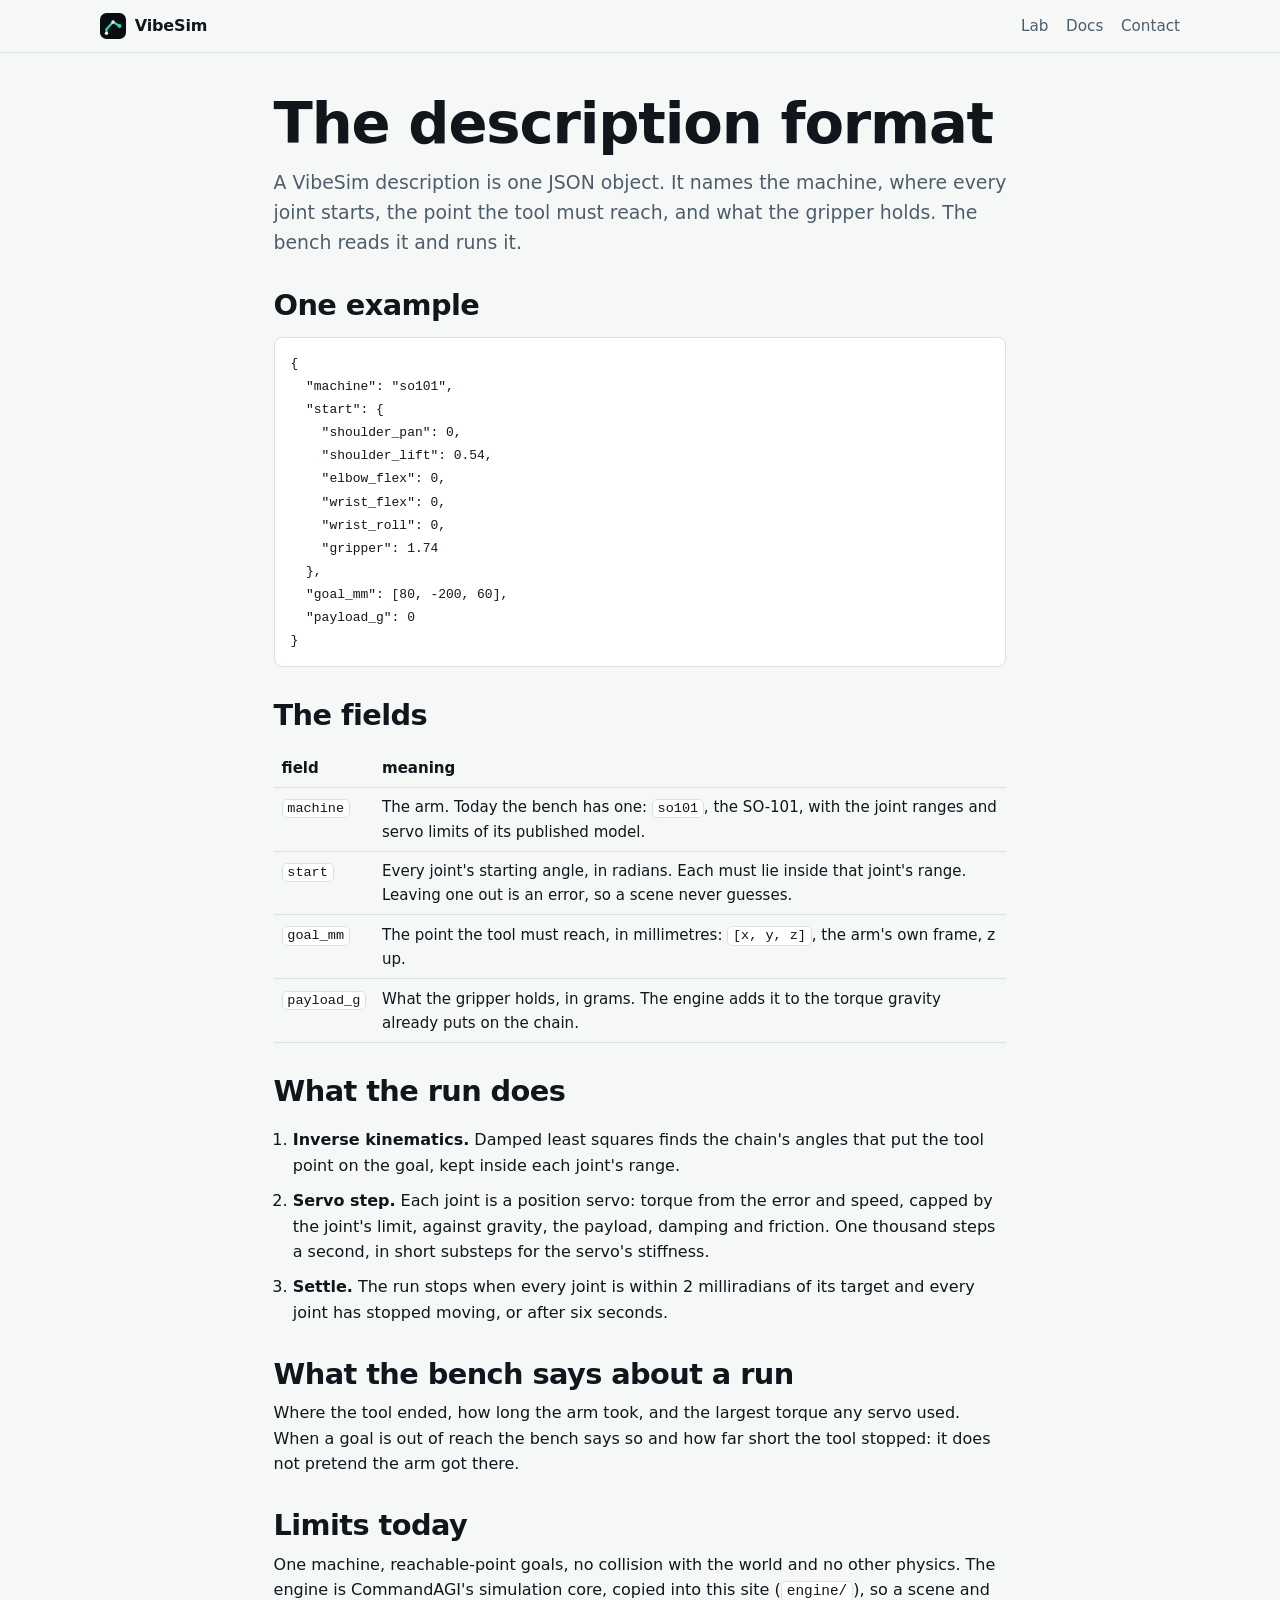
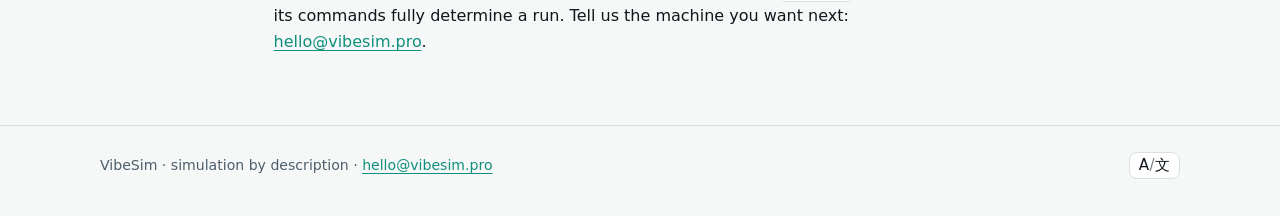
==== docs/index.html @ e6698fac "The site of vibesim, from CommandAGI's seed (seed/drive/platform/org-vibesim/sites/vibesim) Co-Autho" ====
<!doctype html>
<html lang="en">
<head>
<meta charset="utf-8" />
<meta name="viewport" content="width=device-width, initial-scale=1" />
<title>VibeSim — the description format</title>
<meta name="description" content="The VibeSim description: the machine, its start pose, the tool point to reach and the payload. One JSON object, run in the browser." />
<meta name="theme-color" content="#0a0d10" />
<link rel="canonical" href="https://vibesim.commandagi.app/docs/" />
<link rel="alternate" hreflang="en" href="https://vibesim.commandagi.app/docs/" />
<link rel="alternate" hreflang="es" href="https://vibesim.commandagi.app/es/docs/" />
<link rel="alternate" hreflang="zh-Hans" href="https://vibesim.commandagi.app/zh-Hans/docs/" />
<link rel="icon" href="../mark.svg" type="image/svg+xml" />
<link rel="stylesheet" href="../style.css" />
</head>
<body>
<a class="skip" href="#doc">Skip to the document</a>
<header class="bar">
  <a class="brand" href="../"><img class="brand__mark" src="../mark.svg" alt="" width="26" height="26" /><span class="brand__word">VibeSim</span></a>
  <nav class="bar__nav" aria-label="Main">
    <a href="../#lab">Lab</a>
    <a href="./">Docs</a>
    <a href="../#contact">Contact</a>
  </nav>
</header>

<main class="wrap doc" id="doc">
  <h1>The description format</h1>
  <p class="lede">A VibeSim description is one JSON object. It names the machine, where every joint starts, the point the tool must reach, and what the gripper holds. The bench reads it and runs it.</p>

  <h2>One example</h2>
<pre><code>{
  "machine": "so101",
  "start": {
    "shoulder_pan": 0,
    "shoulder_lift": 0.54,
    "elbow_flex": 0,
    "wrist_flex": 0,
    "wrist_roll": 0,
    "gripper": 1.74
  },
  "goal_mm": [80, -200, 60],
  "payload_g": 0
}</code></pre>

  <h2>The fields</h2>
  <table>
    <thead><tr><th>field</th><th>meaning</th></tr></thead>
    <tbody>
      <tr><td><code>machine</code></td><td>The arm. Today the bench has one: <code>so101</code>, the SO-101, with the joint ranges and servo limits of its published model.</td></tr>
      <tr><td><code>start</code></td><td>Every joint's starting angle, in radians. Each must lie inside that joint's range. Leaving one out is an error, so a scene never guesses.</td></tr>
      <tr><td><code>goal_mm</code></td><td>The point the tool must reach, in millimetres: <code>[x, y, z]</code>, the arm's own frame, z up.</td></tr>
      <tr><td><code>payload_g</code></td><td>What the gripper holds, in grams. The engine adds it to the torque gravity already puts on the chain.</td></tr>
    </tbody>
  </table>

  <h2>What the run does</h2>
  <ol class="steps">
    <li><strong>Inverse kinematics.</strong> Damped least squares finds the chain's angles that put the tool point on the goal, kept inside each joint's range.</li>
    <li><strong>Servo step.</strong> Each joint is a position servo: torque from the error and speed, capped by the joint's limit, against gravity, the payload, damping and friction. One thousand steps a second, in short substeps for the servo's stiffness.</li>
    <li><strong>Settle.</strong> The run stops when every joint is within 2 milliradians of its target and every joint has stopped moving, or after six seconds.</li>
  </ol>

  <h2>What the bench says about a run</h2>
  <p>Where the tool ended, how long the arm took, and the largest torque any servo used. When a goal is out of reach the bench says so and how far short the tool stopped: it does not pretend the arm got there.</p>

  <h2>Limits today</h2>
  <p>One machine, reachable-point goals, no collision with the world and no other physics. The engine is CommandAGI's simulation core, copied into this site (<code>engine/</code>), so a scene and its commands fully determine a run. Tell us the machine you want next: <a href="mailto:hello@vibesim.pro">hello@vibesim.pro</a>.</p>
</main>

<footer class="foot">
  <div class="wrap foot__row">
    <p>VibeSim · simulation by description · <a href="mailto:hello@vibesim.pro">hello@vibesim.pro</a></p>
    <div class="lang">
      <button type="button" class="lang-btn" commandfor="lang-dialog" command="show-modal" aria-haspopup="dialog" aria-label="Language" title="Language"><span class="lang-btn__glyph" aria-hidden="true">A<span>/</span><span lang="zh-Hans">文</span></span></button>
      <noscript><nav class="lang-links" aria-label="Languages"><a href="/es/docs/" hreflang="es"><span lang="es">Español</span></a> <a href="/zh-Hans/docs/" hreflang="zh-Hans"><span lang="zh-Hans">简体中文</span></a></nav></noscript>
      <dialog id="lang-dialog" class="lang-dialog" aria-labelledby="lang-dialog-title">
        <div class="lang-dialog__box">
          <div class="lang-dialog__head"><h2 id="lang-dialog-title">Language</h2><form method="dialog"><button class="lang-dialog__close" aria-label="Close">✕</button></form></div>
          <ul class="lang-list">
            <li><a href="./" hreflang="en" aria-current="true" autofocus><span lang="en">English</span></a></li>
            <li><a href="/es/docs/" hreflang="es"><span lang="es">Español</span></a></li>
            <li><a href="/zh-Hans/docs/" hreflang="zh-Hans"><span lang="zh-Hans">简体中文</span></a></li>
          </ul>
        </div>
      </dialog>
    </div>
  </div>
</footer>
</body>
</html>
---- style.css ----
/* VibeSim: one stylesheet, no external font, no script from anywhere else. Dark by preference, light by the system. */
:root {
    color-scheme: dark light;
    --ink: #e8eef3;
    --dim: #9fb0bf;
    --bg: #0a0d10;
    --panel: #11161b;
    --edge: #1e262e;
    --grid: #151c22;
    --link: #dfe8ef;
    --joint: #7f93a6;
    --accent: #2bd9c0;
    --miss: #e2684f;
    --trace: #21554e;
    --radius: 10px;
    --wrap: 1080px;
}
@media (prefers-color-scheme: light) {
    :root {
        --ink: #10161b;
        --dim: #4d5d6b;
        --bg: #f6f8f8;
        --panel: #ffffff;
        --edge: #d9e1e5;
        --grid: #e3e9ec;
        --link: #16212a;
        --joint: #5d7488;
        --accent: #0f8f7d;
        --miss: #b8462f;
        --trace: #a9d3cb;
    }
}
* { box-sizing: border-box; }
html { -webkit-text-size-adjust: 100%; }
body {
    margin: 0;
    background: var(--bg);
    color: var(--ink);
    font: 16px/1.6 system-ui, -apple-system, "Segoe UI", Roboto, "Helvetica Neue", Arial, "Noto Sans", "PingFang SC", "Microsoft YaHei", sans-serif;
}
a { color: var(--accent); text-decoration-thickness: 1px; text-underline-offset: 3px; }
a:hover { text-decoration-thickness: 2px; }
h1, h2, h3 { line-height: 1.15; letter-spacing: -0.02em; margin: 0 0 .6rem; }
h1 { font-size: clamp(2.1rem, 5.4vw, 3.6rem); }
h2 { font-size: clamp(1.35rem, 2.6vw, 1.8rem); }
h3 { font-size: 1.05rem; }
p { margin: 0 0 1rem; }
.wrap { width: min(100% - 2.5rem, var(--wrap)); margin-inline: auto; }
.skip { position: absolute; left: -999px; }
.skip:focus { left: 1rem; top: 1rem; background: var(--panel); padding: .5rem .8rem; border-radius: 6px; }

.bar {
    position: sticky; top: 0; z-index: 5;
    display: flex; align-items: center; justify-content: space-between; gap: 1rem;
    padding: .8rem max(1.25rem, calc((100vw - var(--wrap)) / 2));
    background: color-mix(in srgb, var(--bg) 88%, transparent);
    border-bottom: 1px solid var(--edge);
    backdrop-filter: blur(8px);
}
.brand { display: inline-flex; align-items: center; gap: .55rem; color: var(--ink); text-decoration: none; font-weight: 650; letter-spacing: -0.01em; }
.brand__mark { display: block; }
.bar__nav { display: flex; gap: 1.1rem; }
.bar__nav a { color: var(--dim); text-decoration: none; font-size: .95rem; }
.bar__nav a:hover { color: var(--ink); }

.hero { padding: clamp(2.5rem, 7vw, 5rem) 0 2rem; }
.kicker { color: var(--accent); font-size: .82rem; letter-spacing: .14em; text-transform: uppercase; font-weight: 650; }
.lede { color: var(--dim); font-size: clamp(1.02rem, 1.7vw, 1.18rem); max-width: 62ch; }
.actions { display: flex; flex-wrap: wrap; gap: .8rem 1.4rem; align-items: center; margin-top: 1.4rem; }
.go { display: inline-block; background: var(--accent); color: #04110f; font-weight: 650; text-decoration: none; padding: .62rem 1.05rem; border-radius: 8px; border: 1px solid transparent; }
.go:hover { filter: brightness(1.08); }
.quiet { color: var(--ink); text-decoration: none; border-bottom: 1px solid var(--edge); padding-bottom: 2px; }
.quiet:hover { border-color: var(--accent); }
.go--inline, .quiet--inline { font-size: .92rem; padding: .48rem .85rem; border-radius: 7px; background: var(--panel); color: var(--ink); border: 1px solid var(--edge); }
.go--inline { background: var(--accent); color: #04110f; border-color: transparent; }
button { font: inherit; cursor: pointer; }
button:disabled { opacity: .55; cursor: default; }

.labwrap { padding-bottom: 2rem; }
.lab { display: grid; grid-template-columns: minmax(0, 1.6fr) minmax(0, 1fr); gap: 1rem; align-items: start; }
@media (max-width: 860px) { .lab { grid-template-columns: 1fr; } }
.lab__stage { background: var(--panel); border: 1px solid var(--edge); border-radius: var(--radius); padding: .6rem; }
#stage { display: block; width: 100%; height: auto; border-radius: 6px; touch-action: none; cursor: grab; }
#stage:active { cursor: grabbing; }
.lab__hud { margin: .55rem .25rem 0; color: var(--dim); font-size: .88rem; font-variant-numeric: tabular-nums; }
.lab__side { display: grid; gap: .55rem; }
.lab__presets { display: flex; flex-wrap: wrap; gap: .45rem; }
.pill { background: var(--panel); color: var(--ink); border: 1px solid var(--edge); border-radius: 999px; padding: .34rem .8rem; font-size: .85rem; }
.pill:hover { border-color: var(--accent); }
.lab__label { font-size: .82rem; letter-spacing: .1em; text-transform: uppercase; color: var(--dim); }
.lab__scene {
    width: 100%; min-height: 23rem; resize: vertical;
    background: var(--panel); color: var(--ink); border: 1px solid var(--edge); border-radius: 8px;
    padding: .7rem .8rem; font: 13px/1.5 ui-monospace, SFMono-Regular, Menlo, Consolas, monospace;
}
.lab__scene:focus-visible, .pill:focus-visible, button:focus-visible, a:focus-visible { outline: 2px solid var(--accent); outline-offset: 2px; }
.lab__help, .lab__note { color: var(--dim); font-size: .82rem; margin: 0; }
.lab__actions { display: flex; flex-wrap: wrap; gap: .5rem; align-items: center; }
.lab__status { color: var(--dim); font-size: .85rem; }

.band { padding: 2.6rem 0; border-top: 1px solid var(--edge); }
.cards { list-style: none; padding: 0; margin: 1.2rem 0 0; display: grid; gap: .8rem; grid-template-columns: repeat(auto-fit, minmax(15rem, 1fr)); }
.card { background: var(--panel); border: 1px solid var(--edge); border-radius: var(--radius); padding: 1rem 1.1rem; }
.card p { color: var(--dim); margin: 0; font-size: .94rem; }
.steps { margin: 1.2rem 0 1rem; padding-left: 1.2rem; display: grid; gap: .6rem; }
.small { color: var(--dim); font-size: .92rem; max-width: 68ch; }

.doc { padding: 2.4rem 0 3.4rem; max-width: 72ch; }
.doc h2 { margin-top: 2rem; }
.doc code, .doc pre { font-family: ui-monospace, SFMono-Regular, Menlo, Consolas, monospace; font-size: .9em; }
.doc code { background: var(--panel); border: 1px solid var(--edge); border-radius: 5px; padding: .08em .35em; }
.doc pre { background: var(--panel); border: 1px solid var(--edge); border-radius: 8px; padding: .9rem 1rem; overflow-x: auto; }
.doc pre code { border: 0; padding: 0; background: none; }
.doc table { border-collapse: collapse; width: 100%; margin: 1rem 0; font-size: .94rem; }
.doc th, .doc td { text-align: start; border-bottom: 1px solid var(--edge); padding: .45rem .5rem; vertical-align: top; }

.foot { border-top: 1px solid var(--edge); padding: 1.6rem 0 2.4rem; }
.foot__row { display: flex; flex-wrap: wrap; gap: .8rem 1rem; align-items: center; justify-content: space-between; }
.foot p { color: var(--dim); font-size: .88rem; margin: 0; }

.lang-btn { background: var(--panel); color: var(--ink); border: 1px solid var(--edge); border-radius: 8px; padding: .3rem .55rem; line-height: 1; }
.lang-btn__glyph { font-size: .95rem; letter-spacing: .02em; }
.lang-btn__glyph span:first-child { opacity: .55; }
.lang-btn:hover { border-color: var(--accent); }
.lang-links { display: flex; gap: .8rem; font-size: .86rem; }
.lang-dialog { border: 1px solid var(--edge); border-radius: 12px; background: var(--panel); color: var(--ink); padding: 0; width: min(92vw, 21rem); }
.lang-dialog::backdrop { background: rgba(0, 0, 0, .55); }
.lang-dialog__box { padding: .9rem 1rem 1rem; }
.lang-dialog__head { display: flex; align-items: center; justify-content: space-between; gap: 1rem; }
.lang-dialog__head h2 { font-size: 1rem; margin: 0; }
.lang-dialog__close { background: none; border: 0; color: var(--dim); font-size: 1rem; padding: .2rem .3rem; }
.lang-list { list-style: none; margin: .8rem 0 0; padding: 0; display: grid; gap: .1rem; }
.lang-list a { display: block; color: var(--ink); text-decoration: none; padding: .45rem .5rem; border-radius: 6px; }
.lang-list a:hover, .lang-list a:focus-visible { background: var(--bg); }
.lang-list a[aria-current="true"] { color: var(--accent); font-weight: 650; }
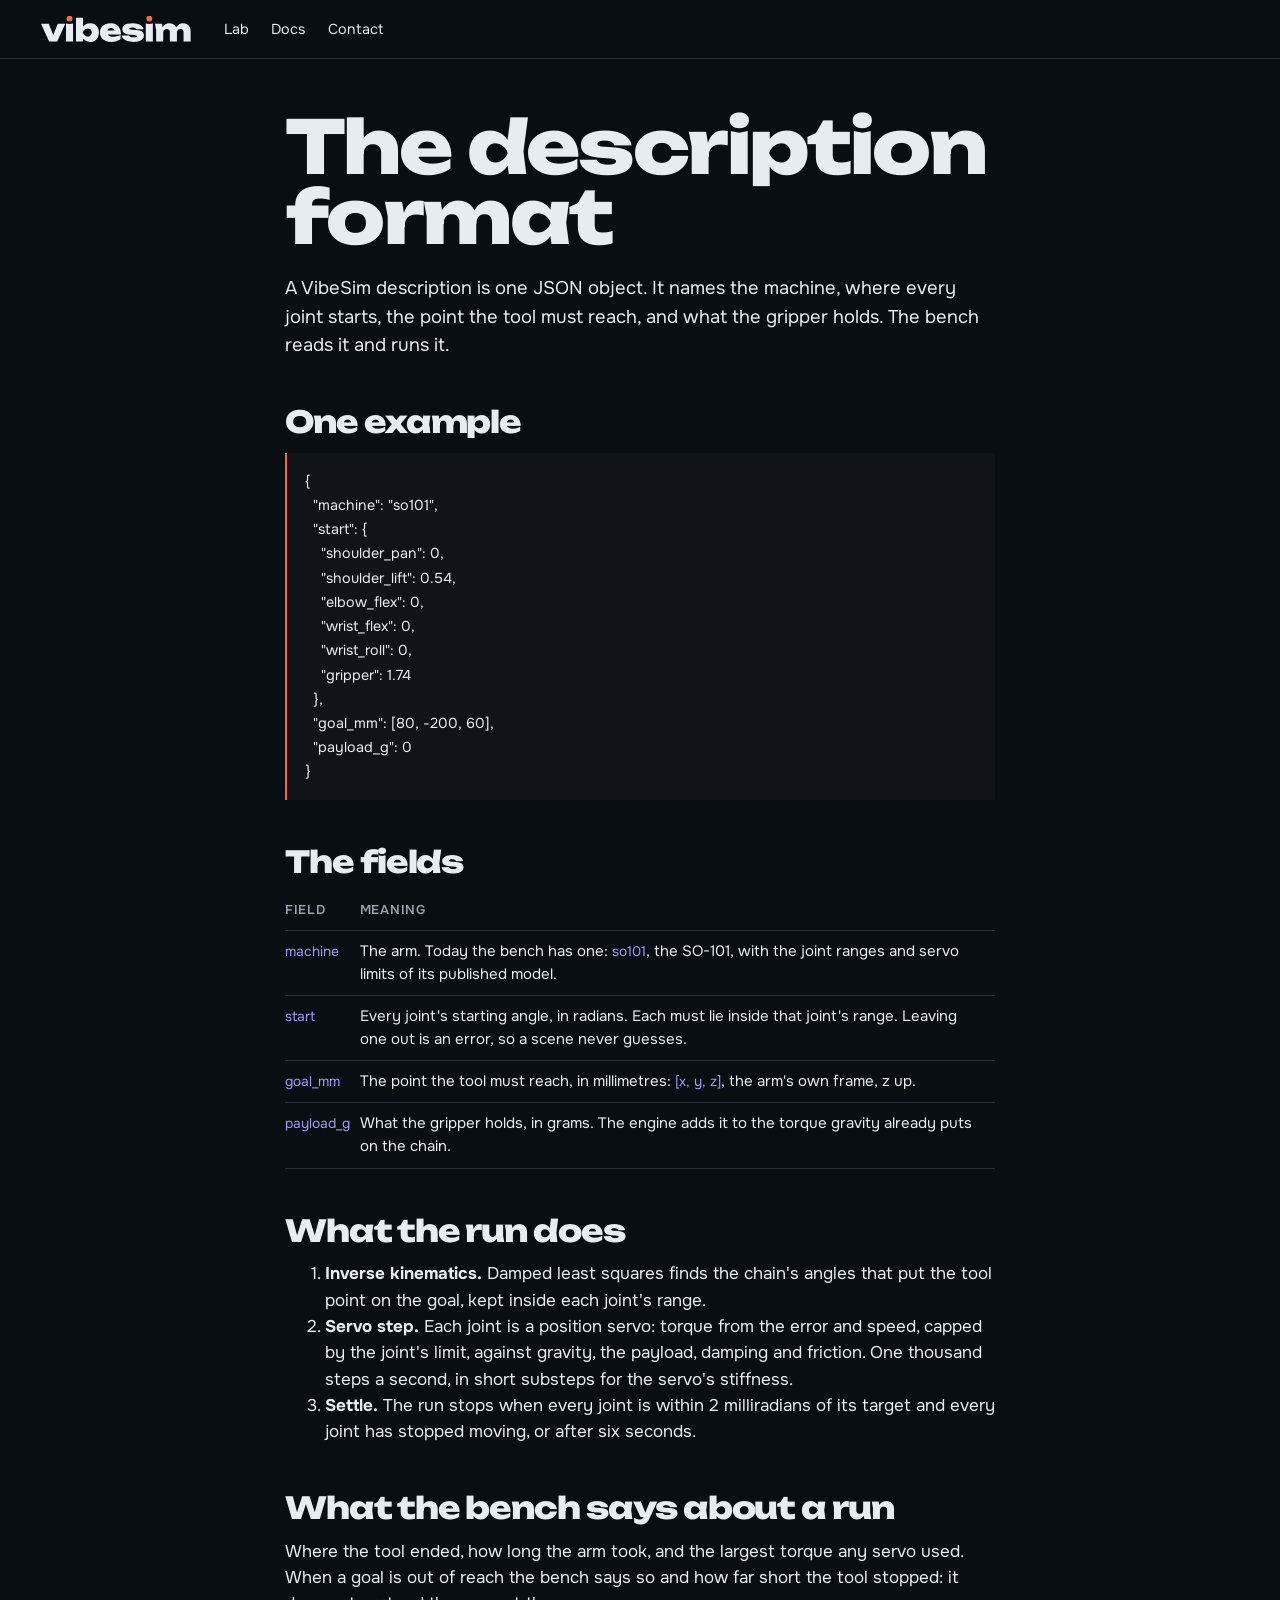
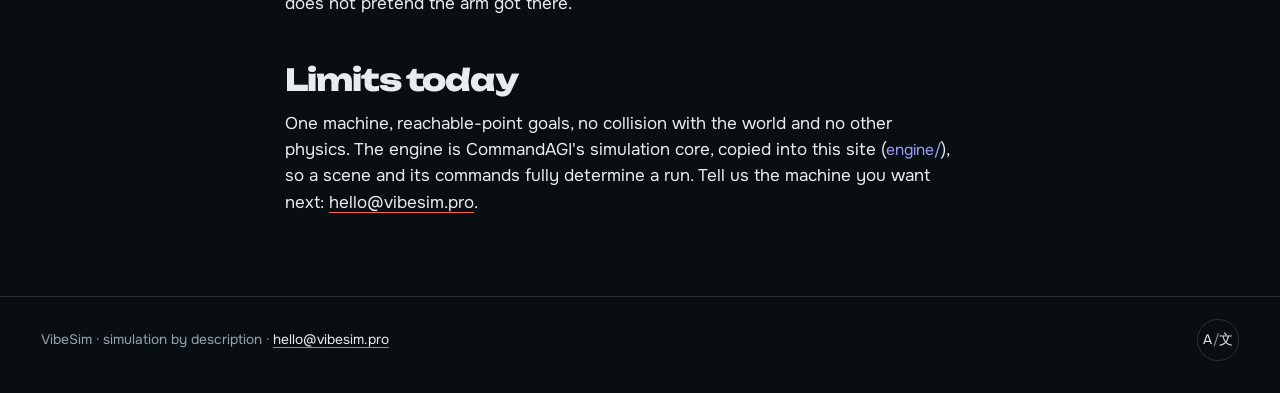
==== commit 19a1e740: "The 2027 redesign: the page is a simulation A boids swarm, full bleed, rebuilt from the visitor's se" ====
--- a/docs/index.html
+++ b/docs/index.html
@@ -16,7 +16,7 @@
 <body>
 <a class="skip" href="#doc">Skip to the document</a>
 <header class="bar">
-  <a class="brand" href="../"><img class="brand__mark" src="../mark.svg" alt="" width="26" height="26" /><span class="brand__word">VibeSim</span></a>
+  <a class="brand" href="../"><img class="brand__word" src="../wordmark.svg" alt="VibeSim" width="151" height="26" /></a>
   <nav class="bar__nav" aria-label="Main">
     <a href="../#lab">Lab</a>
     <a href="./">Docs</a>
--- a/style.css
+++ b/style.css
@@ -1,135 +1,258 @@
-/* VibeSim: one stylesheet, no external font, no script from anywhere else. Dark by preference, light by the system. */
+/* VibeSim (redesign/DESIGN.md): the page is a simulation. Dark only. Unbounded over Onest, both self-hosted.
+   Shape language: circles and hairlines; no cards, no shadows, no rounded rectangles. */
+@font-face { font-family: Unbounded; src: url(fonts/unbounded.woff2) format("woff2"); font-weight: 200 900; font-display: swap; }
+@font-face { font-family: Onest; src: url(fonts/onest.woff2) format("woff2"); font-weight: 100 900; font-display: swap; }
+/* Metric-matched fallbacks: a late font does not move the layout. */
+@font-face { font-family: "Unbounded fallback"; src: local("Arial Black"), local("Arial Bold"), local("Arial"); size-adjust: 112%; ascent-override: 92%; descent-override: 22%; }
+@font-face { font-family: "Onest fallback"; src: local("Arial"), local("Helvetica"); size-adjust: 101%; ascent-override: 98%; descent-override: 26%; }
+
 :root {
-    color-scheme: dark light;
-    --ink: #e8eef3;
-    --dim: #9fb0bf;
-    --bg: #0a0d10;
-    --panel: #11161b;
-    --edge: #1e262e;
-    --grid: #151c22;
-    --link: #dfe8ef;
-    --joint: #7f93a6;
-    --accent: #2bd9c0;
-    --miss: #e2684f;
-    --trace: #21554e;
-    --radius: 10px;
-    --wrap: 1080px;
-}
-@media (prefers-color-scheme: light) {
+    color-scheme: dark;
+    --ink: #0b0e12; --paper: #e8edf1; --dim: #95a1ad; --coral: #fa674f; --uv: #a89bfa;
+    --grid: #1c232c; --hair: #2a333d; --lift: #11161c;
+    --display: Unbounded, "Unbounded fallback", "PingFang SC", "Noto Sans CJK SC", "Microsoft YaHei", sans-serif;
+    --text: Onest, "Onest fallback", "PingFang SC", "Noto Sans CJK SC", "Microsoft YaHei", sans-serif;
+    --gutter: clamp(1.1rem, 3.2vw, 3rem);
+    --measure: 1680px;
+}
+@supports (color: oklch(0 0 0)) {
     :root {
-        --ink: #10161b;
-        --dim: #4d5d6b;
-        --bg: #f6f8f8;
-        --panel: #ffffff;
-        --edge: #d9e1e5;
-        --grid: #e3e9ec;
-        --link: #16212a;
-        --joint: #5d7488;
-        --accent: #0f8f7d;
-        --miss: #b8462f;
-        --trace: #a9d3cb;
+        --ink: oklch(0.16 0.012 250); --paper: oklch(0.94 0.008 240); --dim: oklch(0.71 0.022 245);
+        --coral: oklch(0.69 0.19 32); --uv: oklch(0.73 0.14 285);
+        --grid: oklch(0.24 0.014 250); --hair: oklch(0.31 0.016 250); --lift: oklch(0.19 0.012 250);
     }
 }
 * { box-sizing: border-box; }
-html { -webkit-text-size-adjust: 100%; }
-body {
-    margin: 0;
-    background: var(--bg);
-    color: var(--ink);
-    font: 16px/1.6 system-ui, -apple-system, "Segoe UI", Roboto, "Helvetica Neue", Arial, "Noto Sans", "PingFang SC", "Microsoft YaHei", sans-serif;
-}
-a { color: var(--accent); text-decoration-thickness: 1px; text-underline-offset: 3px; }
+html { -webkit-text-size-adjust: 100%; background: var(--ink); scroll-padding-top: 4rem; }
+body { margin: 0; background: var(--ink); color: var(--paper); font: 400 17px/1.55 var(--text); font-feature-settings: "tnum" 0; }
+h1, h2, h3 { font-family: var(--display); font-weight: 800; letter-spacing: -0.035em; line-height: 0.95; margin: 0; text-wrap: balance; }
+p { margin: 0; text-wrap: pretty; }
+a { color: var(--paper); text-decoration-color: var(--coral); text-decoration-thickness: 1px; text-underline-offset: 0.22em; }
 a:hover { text-decoration-thickness: 2px; }
-h1, h2, h3 { line-height: 1.15; letter-spacing: -0.02em; margin: 0 0 .6rem; }
-h1 { font-size: clamp(2.1rem, 5.4vw, 3.6rem); }
-h2 { font-size: clamp(1.35rem, 2.6vw, 1.8rem); }
-h3 { font-size: 1.05rem; }
-p { margin: 0 0 1rem; }
-.wrap { width: min(100% - 2.5rem, var(--wrap)); margin-inline: auto; }
-.skip { position: absolute; left: -999px; }
-.skip:focus { left: 1rem; top: 1rem; background: var(--panel); padding: .5rem .8rem; border-radius: 6px; }
-
+button { font: inherit; color: inherit; cursor: pointer; }
+button:disabled { opacity: 0.45; cursor: default; }
+:focus-visible { outline: 2px solid var(--coral); outline-offset: 3px; }
+.skip { position: absolute; left: -999px; top: 0.6rem; z-index: 20; background: var(--paper); color: var(--ink); padding: 0.5rem 0.9rem; }
+.skip:focus { left: 0.6rem; }
+.caption { font-size: 0.72rem; letter-spacing: 0.08em; text-transform: uppercase; color: var(--dim); }
+
+/* the bar: wordmark · phase rail · two links. No fill, no blur: the swarm shows through. */
 .bar {
-    position: sticky; top: 0; z-index: 5;
-    display: flex; align-items: center; justify-content: space-between; gap: 1rem;
-    padding: .8rem max(1.25rem, calc((100vw - var(--wrap)) / 2));
-    background: color-mix(in srgb, var(--bg) 88%, transparent);
-    border-bottom: 1px solid var(--edge);
-    backdrop-filter: blur(8px);
-}
-.brand { display: inline-flex; align-items: center; gap: .55rem; color: var(--ink); text-decoration: none; font-weight: 650; letter-spacing: -0.01em; }
-.brand__mark { display: block; }
-.bar__nav { display: flex; gap: 1.1rem; }
-.bar__nav a { color: var(--dim); text-decoration: none; font-size: .95rem; }
-.bar__nav a:hover { color: var(--ink); }
-
-.hero { padding: clamp(2.5rem, 7vw, 5rem) 0 2rem; }
-.kicker { color: var(--accent); font-size: .82rem; letter-spacing: .14em; text-transform: uppercase; font-weight: 650; }
-.lede { color: var(--dim); font-size: clamp(1.02rem, 1.7vw, 1.18rem); max-width: 62ch; }
-.actions { display: flex; flex-wrap: wrap; gap: .8rem 1.4rem; align-items: center; margin-top: 1.4rem; }
-.go { display: inline-block; background: var(--accent); color: #04110f; font-weight: 650; text-decoration: none; padding: .62rem 1.05rem; border-radius: 8px; border: 1px solid transparent; }
-.go:hover { filter: brightness(1.08); }
-.quiet { color: var(--ink); text-decoration: none; border-bottom: 1px solid var(--edge); padding-bottom: 2px; }
-.quiet:hover { border-color: var(--accent); }
-.go--inline, .quiet--inline { font-size: .92rem; padding: .48rem .85rem; border-radius: 7px; background: var(--panel); color: var(--ink); border: 1px solid var(--edge); }
-.go--inline { background: var(--accent); color: #04110f; border-color: transparent; }
-button { font: inherit; cursor: pointer; }
-button:disabled { opacity: .55; cursor: default; }
-
-.labwrap { padding-bottom: 2rem; }
-.lab { display: grid; grid-template-columns: minmax(0, 1.6fr) minmax(0, 1fr); gap: 1rem; align-items: start; }
-@media (max-width: 860px) { .lab { grid-template-columns: 1fr; } }
-.lab__stage { background: var(--panel); border: 1px solid var(--edge); border-radius: var(--radius); padding: .6rem; }
-#stage { display: block; width: 100%; height: auto; border-radius: 6px; touch-action: none; cursor: grab; }
+    position: fixed; inset: 0 0 auto; z-index: 10;
+    display: grid; grid-template-columns: auto 1fr auto; align-items: center; gap: 2rem;
+    padding: 1rem var(--gutter);
+    background: var(--ink); border-bottom: 1px solid var(--hair);
+}
+/* Over the hero the bar is bare; it fills as the page scrolls on (scroll-driven, where supported). */
+@supports (animation-timeline: scroll()) {
+    .home .bar { animation: bar-fill linear both; animation-timeline: scroll(root); animation-range: 0 60svh; }
+    @keyframes bar-fill { from { background: transparent; border-bottom-color: transparent; } to { background: var(--ink); border-bottom-color: var(--hair); } }
+}
+.brand { display: inline-flex; align-items: center; gap: 0.55rem; color: var(--paper); text-decoration: none; font-family: var(--display); font-weight: 700; letter-spacing: -0.02em; }
+.brand__word { display: block; height: 26px; width: auto; }
+span.brand__word { height: auto; }
+.bar__nav { display: flex; gap: 1.4rem; font-size: 0.9rem; }
+.bar__nav a { text-decoration: none; color: var(--paper); }
+.bar__nav a:hover { color: var(--coral); }
+.rail { list-style: none; margin: 0; padding: 0; display: flex; justify-content: center; position: relative; gap: 0; }
+.rail::before { content: ""; position: absolute; left: 0; right: 0; top: 50%; border-top: 1px solid var(--hair); }
+.rail li { position: relative; padding: 0 1.1rem; }
+.rail a { background: var(--ink); padding: 0 0.5rem; }
+.rail li:first-child { margin-left: auto; } .rail li:last-child { margin-right: auto; }
+.rail a { font-size: 0.78rem; color: var(--dim); text-decoration: none; display: inline-flex; gap: 0.45rem; align-items: center; }
+.rail a::before { content: ""; width: 7px; height: 7px; border-radius: 50%; border: 1px solid var(--dim); }
+.rail a[aria-current] { color: var(--paper); }
+.rail a[aria-current]::before { background: var(--coral); border-color: var(--coral); }
+.rail__n { font-family: var(--display); font-weight: 300; font-variant-numeric: tabular-nums; }
+@media (max-width: 900px) { .rail { visibility: hidden; } }
+
+/* the hero: the swarm, full bleed, type set on it */
+.hero { position: relative; min-height: max(100svh, 620px); overflow: hidden; isolation: isolate; }
+.hero__field { position: absolute; inset: 0; width: 100%; height: 100%; z-index: -2; display: block; background: var(--ink); touch-action: pan-y; }
+.hero::before { content: ""; position: absolute; inset: 0; z-index: -1; pointer-events: none;
+    background: linear-gradient(100deg, var(--ink) 8%, color-mix(in srgb, var(--ink) 55%, transparent) 42%, transparent 70%),
+                linear-gradient(0deg, var(--ink) 0%, transparent 34%); }
+.hero__grid {
+    min-height: inherit; max-width: var(--measure); margin-inline: auto;
+    display: grid; grid-template-columns: repeat(12, minmax(0, 1fr)); grid-template-rows: auto auto 1fr auto;
+    column-gap: 1.2rem; padding: 7.5rem var(--gutter) 2.2rem; pointer-events: none;
+}
+.hero__grid > * { pointer-events: auto; min-width: 0; }
+.hero__title { grid-column: 1 / 10; grid-row: 1; font-size: clamp(2.6rem, 8.6vw, 9.6rem); line-height: 0.88; }
+.hero__title span { display: block; }
+.hero__title-run { color: var(--coral); }
+.hero__lede { grid-column: 1 / 6; grid-row: 2; margin-top: 1.8rem; font-size: clamp(1rem, 1.25vw, 1.2rem); max-width: 34ch; color: var(--paper); }
+.readout { grid-column: 10 / 13; grid-row: 1; justify-self: end; align-self: start; margin: 0.4rem 0 0; display: grid; gap: 0.9rem; text-align: end; }
+.readout dt { font-size: 0.72rem; letter-spacing: 0.1em; text-transform: uppercase; color: var(--dim); }
+.readout dd { margin: 0; font-family: var(--display); font-weight: 250; font-size: clamp(1.6rem, 3vw, 3rem); line-height: 1; font-variant-numeric: tabular-nums; color: var(--uv); }
+.prompt { grid-column: 1 / 9; grid-row: 4; display: grid; grid-template-columns: minmax(0, 1fr); gap: 0.6rem; }
+.prompt__label { font-size: 0.72rem; letter-spacing: 0.1em; text-transform: uppercase; color: var(--dim); }
+.prompt__row { display: flex; align-items: center; gap: 0.9rem; border-bottom: 1px solid var(--paper); padding-bottom: 0.6rem; }
+.prompt__caret { font-family: var(--display); font-weight: 300; font-size: clamp(1.2rem, 2.2vw, 2rem); color: var(--coral); }
+.prompt__input { flex: 1; min-width: 0; background: none; border: 0; color: var(--paper); font: 300 clamp(1.05rem, 2.1vw, 1.9rem)/1.2 var(--display); letter-spacing: -0.02em; padding: 0.2rem 0; }
+.prompt__input:focus-visible { outline: none; }
+.prompt__row:focus-within { border-bottom-color: var(--coral); box-shadow: 0 1px 0 var(--coral); }
+.prompt__understood { font-size: 0.95rem; min-height: 1.5em; }
+.prompt__understood output { color: var(--uv); }
+.prompt__k { font-size: 0.72rem; letter-spacing: 0.1em; text-transform: uppercase; color: var(--dim); margin-inline-end: 0.5rem; }
+.prompt__note { font-size: 0.82rem; color: var(--dim); display: flex; flex-wrap: wrap; gap: 0.4rem 1rem; align-items: center; }
+
+/* the one filled control: a circle beside its label */
+.disc { display: inline-flex; align-items: center; gap: 0.7rem; background: none; border: 0; padding: 0; color: var(--paper); font-weight: 600; font-size: 0.95rem; flex: none; }
+.disc__glyph { display: grid; place-items: center; width: 3.25rem; height: 3.25rem; border-radius: 50%; background: var(--coral); color: var(--ink); font-size: 1.15rem; transition: transform 0.25s cubic-bezier(.3,1.6,.5,1); }
+.disc:hover .disc__glyph { transform: scale(1.08); }
+.disc:active .disc__glyph { transform: scale(0.94); }
+.disc:focus-visible { outline: none; }
+.disc:focus-visible .disc__glyph { outline: 2px solid var(--coral); outline-offset: 4px; }
+/* hairline controls: a small ring, then the word */
+.hair, .chip { display: inline-flex; align-items: center; gap: 0.5rem; background: none; border: 0; padding: 0.45rem 0.1rem; color: var(--paper); font-size: 0.92rem; }
+.hair::before { content: ""; width: 0.6rem; height: 0.6rem; border-radius: 50%; border: 1px solid currentColor; }
+.hair:hover { color: var(--coral); }
+.chip { border-bottom: 1px solid var(--hair); padding: 0.35rem 0; }
+.chip:hover { border-bottom-color: var(--coral); }
+.arrow { white-space: nowrap; }
+.still-only { display: none; }
+@media (prefers-reduced-motion: reduce) { .still-only { display: inline-flex; } }
+.arrow::after { content: " →"; color: var(--coral); }
+
+/* the four verbs, scrubbed by scroll */
+.verbs { position: relative; height: 420vh; }
+.verbs__stage {
+    position: sticky; top: 0; height: 100svh; max-width: var(--measure); margin-inline: auto;
+    display: grid; grid-template-columns: minmax(0, 5fr) minmax(0, 7fr); grid-template-rows: auto 1fr auto;
+    column-gap: clamp(1rem, 3vw, 3rem); padding: 5.5rem var(--gutter) 2rem;
+}
+.verbs__title { grid-column: 1; grid-row: 1; font-size: clamp(1.6rem, 3.2vw, 3.2rem); }
+.verbs__list { grid-column: 1; grid-row: 2; list-style: none; margin: 2rem 0 0; padding: 0; display: grid; align-content: start; gap: 1.1rem; }
+.verbs__list li { display: grid; grid-template-columns: 2.6rem 1fr; column-gap: 0.6rem; opacity: 0.32; transition: opacity 0.4s; }
+.verbs__list li[data-on] { opacity: 1; }
+.verbs__n { font-family: var(--display); font-weight: 300; color: var(--coral); font-variant-numeric: tabular-nums; }
+.verbs__list strong { font-family: var(--display); font-weight: 700; font-size: clamp(1.1rem, 1.8vw, 1.7rem); letter-spacing: -0.03em; }
+.verbs__text { grid-column: 2; color: var(--dim); font-size: 0.95rem; max-width: 42ch; margin-top: 0.25rem; }
+.verbs__code { grid-column: 1; grid-row: 3; max-height: 24svh; mask-image: linear-gradient(180deg, #000 70%, transparent); margin: 1rem 0 0; font: 400 0.8rem/1.45 var(--text); font-variant-numeric: tabular-nums; color: var(--hair); white-space: pre; overflow: hidden; }
+.verbs__code .lit { color: var(--uv); }
+.verbs__arm { grid-column: 2; grid-row: 1 / 3; width: 100%; height: 100%; min-height: 0; display: block; }
+.verbs__traces { grid-column: 2; grid-row: 3; width: 100%; height: clamp(120px, 22svh, 220px); display: block; }
+.verbs--still { height: auto; }
+.verbs--still .verbs__stage { position: static; height: auto; min-height: 100svh; }
+.verbs--still .verbs__arm { height: 60svh; }
+
+/* the bench */
+.bench { max-width: var(--measure); margin-inline: auto; padding: clamp(4rem, 9vw, 8rem) var(--gutter) clamp(3rem, 6vw, 5rem); border-top: 1px solid var(--hair); }
+.bench__head { display: flex; flex-wrap: wrap; align-items: baseline; justify-content: space-between; gap: 1rem 3rem; margin-bottom: 2.4rem; }
+.bench__head h2 { font-size: clamp(2.4rem, 7vw, 7rem); }
+.bench__head p { color: var(--dim); max-width: 30ch; font-size: 1.05rem; }
+.lab { display: grid; grid-template-columns: minmax(0, 1.65fr) minmax(0, 1fr); gap: clamp(1.2rem, 3vw, 3rem); align-items: start; }
+#stage { display: block; width: 100%; height: auto; touch-action: none; cursor: grab; border-top: 1px solid var(--hair); }
 #stage:active { cursor: grabbing; }
-.lab__hud { margin: .55rem .25rem 0; color: var(--dim); font-size: .88rem; font-variant-numeric: tabular-nums; }
-.lab__side { display: grid; gap: .55rem; }
-.lab__presets { display: flex; flex-wrap: wrap; gap: .45rem; }
-.pill { background: var(--panel); color: var(--ink); border: 1px solid var(--edge); border-radius: 999px; padding: .34rem .8rem; font-size: .85rem; }
-.pill:hover { border-color: var(--accent); }
-.lab__label { font-size: .82rem; letter-spacing: .1em; text-transform: uppercase; color: var(--dim); }
+.lab__hud { margin: 0.6rem 0 1.4rem; color: var(--uv); font-size: 0.9rem; font-variant-numeric: tabular-nums; min-height: 1.5em; }
+.lab__traces { display: block; width: 100%; height: auto; }
+.lab__side { display: grid; gap: 0.75rem; }
+.lab__presets { display: flex; flex-wrap: wrap; gap: 0.2rem 1.4rem; }
+.lab__label { font-size: 0.72rem; letter-spacing: 0.1em; text-transform: uppercase; color: var(--dim); margin: 0.4rem 0 0; }
 .lab__scene {
-    width: 100%; min-height: 23rem; resize: vertical;
-    background: var(--panel); color: var(--ink); border: 1px solid var(--edge); border-radius: 8px;
-    padding: .7rem .8rem; font: 13px/1.5 ui-monospace, SFMono-Regular, Menlo, Consolas, monospace;
-}
-.lab__scene:focus-visible, .pill:focus-visible, button:focus-visible, a:focus-visible { outline: 2px solid var(--accent); outline-offset: 2px; }
-.lab__help, .lab__note { color: var(--dim); font-size: .82rem; margin: 0; }
-.lab__actions { display: flex; flex-wrap: wrap; gap: .5rem; align-items: center; }
-.lab__status { color: var(--dim); font-size: .85rem; }
-
-.band { padding: 2.6rem 0; border-top: 1px solid var(--edge); }
-.cards { list-style: none; padding: 0; margin: 1.2rem 0 0; display: grid; gap: .8rem; grid-template-columns: repeat(auto-fit, minmax(15rem, 1fr)); }
-.card { background: var(--panel); border: 1px solid var(--edge); border-radius: var(--radius); padding: 1rem 1.1rem; }
-.card p { color: var(--dim); margin: 0; font-size: .94rem; }
-.steps { margin: 1.2rem 0 1rem; padding-left: 1.2rem; display: grid; gap: .6rem; }
-.small { color: var(--dim); font-size: .92rem; max-width: 68ch; }
-
-.doc { padding: 2.4rem 0 3.4rem; max-width: 72ch; }
-.doc h2 { margin-top: 2rem; }
-.doc code, .doc pre { font-family: ui-monospace, SFMono-Regular, Menlo, Consolas, monospace; font-size: .9em; }
-.doc code { background: var(--panel); border: 1px solid var(--edge); border-radius: 5px; padding: .08em .35em; }
-.doc pre { background: var(--panel); border: 1px solid var(--edge); border-radius: 8px; padding: .9rem 1rem; overflow-x: auto; }
-.doc pre code { border: 0; padding: 0; background: none; }
-.doc table { border-collapse: collapse; width: 100%; margin: 1rem 0; font-size: .94rem; }
-.doc th, .doc td { text-align: start; border-bottom: 1px solid var(--edge); padding: .45rem .5rem; vertical-align: top; }
-
-.foot { border-top: 1px solid var(--edge); padding: 1.6rem 0 2.4rem; }
-.foot__row { display: flex; flex-wrap: wrap; gap: .8rem 1rem; align-items: center; justify-content: space-between; }
-.foot p { color: var(--dim); font-size: .88rem; margin: 0; }
-
-.lang-btn { background: var(--panel); color: var(--ink); border: 1px solid var(--edge); border-radius: 8px; padding: .3rem .55rem; line-height: 1; }
-.lang-btn__glyph { font-size: .95rem; letter-spacing: .02em; }
-.lang-btn__glyph span:first-child { opacity: .55; }
-.lang-btn:hover { border-color: var(--accent); }
-.lang-links { display: flex; gap: .8rem; font-size: .86rem; }
-.lang-dialog { border: 1px solid var(--edge); border-radius: 12px; background: var(--panel); color: var(--ink); padding: 0; width: min(92vw, 21rem); }
-.lang-dialog::backdrop { background: rgba(0, 0, 0, .55); }
-.lang-dialog__box { padding: .9rem 1rem 1rem; }
+    width: 100%; min-height: 23rem; resize: vertical; background: var(--lift); color: var(--paper);
+    border: 0; border-left: 2px solid var(--coral); border-radius: 0; padding: 0.9rem 1rem;
+    font: 400 0.86rem/1.55 var(--text); font-variant-numeric: tabular-nums slashed-zero;
+}
+.lab__scene:focus-visible { outline: 2px solid var(--coral); outline-offset: 0; }
+.lab__help, .lab__note { color: var(--dim); font-size: 0.84rem; }
+.lab__actions { display: flex; flex-wrap: wrap; gap: 0.6rem 1.3rem; align-items: center; margin-top: 0.4rem; }
+.lab__status { flex-basis: 100%; color: var(--paper); font-size: 0.92rem; min-height: 1.5em; }
+
+/* the interval: one generated clip, the whole viewport, one line */
+.interval { position: relative; height: 100svh; min-height: 520px; overflow: hidden; display: grid; align-content: end; padding: var(--gutter); isolation: isolate; }
+.interval__video, .fields__video { position: absolute; inset: 0; width: 100%; height: 100%; object-fit: cover; z-index: -1; }
+.interval::after { content: ""; position: absolute; inset: 0; z-index: -1; background: linear-gradient(0deg, var(--ink) 0%, transparent 45%); }
+.interval__line { font-family: var(--display); font-weight: 800; letter-spacing: -0.04em; line-height: 0.92; font-size: clamp(2rem, 6.4vw, 6.6rem); max-width: 14ch; text-wrap: balance; }
+.interval .caption { margin-top: 1.2rem; }
+
+/* the format: three keys, set large, over the flock */
+.fields { position: relative; overflow: hidden; isolation: isolate; padding: clamp(5rem, 10vw, 9rem) var(--gutter); }
+.fields__video { opacity: 0.4; }
+.fields::after { content: ""; position: absolute; inset: 0; z-index: -1; background: linear-gradient(180deg, var(--ink), transparent 30%, transparent 70%, var(--ink)); }
+.fields > * { max-width: var(--measure); margin-inline: auto; }
+.fields__title { font-size: clamp(1.6rem, 3.2vw, 3.2rem); }
+.fields__list { display: grid; grid-template-columns: repeat(3, minmax(0, 1fr)); gap: 2rem clamp(1.2rem, 3vw, 3rem); margin: 3rem auto; }
+.fields__list dt { font-family: var(--display); font-weight: 300; font-size: clamp(1.4rem, 3.4vw, 3.6rem); letter-spacing: -0.04em; color: var(--uv); overflow-wrap: anywhere; border-bottom: 1px solid var(--hair); padding-bottom: 0.8rem; }
+.fields__list dd { margin: 1rem 0 0; color: var(--paper); max-width: 36ch; }
+.fields__engine { color: var(--dim); max-width: 64ch; margin-inline: 0; }
+.fields .caption { margin-top: 2rem; }
+.fields > p { margin-inline: auto; }
+.fields > .fields__engine { max-width: var(--measure); }
+
+/* contact: the address is the headline */
+.contact { max-width: var(--measure); margin-inline: auto; padding: clamp(5rem, 12vw, 11rem) var(--gutter) clamp(3rem, 7vw, 6rem); }
+.contact h2 { font-size: clamp(1.2rem, 2.2vw, 2rem); font-weight: 400; letter-spacing: -0.02em; color: var(--dim); }
+.contact__mail { display: inline-block; margin-top: 1rem; font: 800 clamp(1.5rem, 7.4vw, 8rem)/1 var(--display); letter-spacing: -0.045em; text-decoration: none; overflow-wrap: anywhere; }
+.contact__mail:hover { color: var(--coral); }
+.contact__by { margin-top: 1.4rem; color: var(--dim); }
+
+.foot { border-top: 1px solid var(--hair); padding: 1.4rem var(--gutter) 2rem; }
+.foot__row { max-width: var(--measure); margin-inline: auto; display: flex; flex-wrap: wrap; gap: 0.8rem 1rem; align-items: center; justify-content: space-between; }
+.foot p { color: var(--dim); font-size: 0.86rem; }
+
+.lang-btn { background: none; color: var(--paper); border: 1px solid var(--hair); border-radius: 50%; width: 2.6rem; height: 2.6rem; display: grid; place-items: center; line-height: 1; padding: 0; }
+.lang-btn__glyph { font-size: 0.85rem; letter-spacing: 0.02em; }
+.lang-btn__glyph span:first-child { opacity: 0.55; }
+.lang-btn:hover { border-color: var(--coral); }
+.lang-links { display: flex; gap: 0.8rem; font-size: 0.86rem; }
+.lang-dialog { border: 0; border-top: 2px solid var(--coral); border-radius: 0; background: var(--lift); color: var(--paper); padding: 0; width: min(92vw, 22rem); }
+.lang-dialog::backdrop { background: color-mix(in srgb, var(--ink) 75%, transparent); }
+.lang-dialog__box { padding: 1rem 1.1rem 1.1rem; }
 .lang-dialog__head { display: flex; align-items: center; justify-content: space-between; gap: 1rem; }
-.lang-dialog__head h2 { font-size: 1rem; margin: 0; }
-.lang-dialog__close { background: none; border: 0; color: var(--dim); font-size: 1rem; padding: .2rem .3rem; }
-.lang-list { list-style: none; margin: .8rem 0 0; padding: 0; display: grid; gap: .1rem; }
-.lang-list a { display: block; color: var(--ink); text-decoration: none; padding: .45rem .5rem; border-radius: 6px; }
-.lang-list a:hover, .lang-list a:focus-visible { background: var(--bg); }
-.lang-list a[aria-current="true"] { color: var(--accent); font-weight: 650; }
+.lang-dialog__head h2 { font-size: 1rem; }
+.lang-dialog__close { background: none; border: 0; color: var(--dim); font-size: 1rem; padding: 0.3rem; }
+.lang-list { list-style: none; margin: 0.8rem 0 0; padding: 0; display: grid; }
+.lang-list a { display: block; color: var(--paper); text-decoration: none; padding: 0.55rem 0.2rem; border-bottom: 1px solid var(--hair); }
+.lang-list a:hover, .lang-list a:focus-visible { color: var(--coral); }
+.lang-list a[aria-current="true"] { color: var(--coral); font-weight: 650; }
+
+/* the format pages (docs/) */
+.doc { max-width: 72ch; margin-inline: auto; padding: 7rem var(--gutter) 4rem; }
+.doc h1 { font-size: clamp(2.2rem, 6vw, 4.6rem); margin-bottom: 1.4rem; }
+.doc h2 { font-size: clamp(1.3rem, 2.4vw, 1.9rem); margin: 3rem 0 1rem; }
+.doc p, .doc ul, .doc ol { margin: 0 0 1rem; }
+.doc .lede { font-size: 1.15rem; color: var(--paper); }
+.doc code, .doc pre { font-family: var(--text); font-variant-numeric: tabular-nums slashed-zero; font-size: 0.92em; }
+.doc code { color: var(--uv); }
+.doc pre { background: var(--lift); border-left: 2px solid var(--coral); padding: 1rem 1.1rem; overflow-x: auto; }
+.doc pre code { color: var(--paper); }
+.doc table { border-collapse: collapse; width: 100%; margin: 1rem 0; font-size: 0.94rem; display: block; overflow-x: auto; }
+.doc th, .doc td { text-align: start; border-bottom: 1px solid var(--hair); padding: 0.55rem 0.6rem 0.55rem 0; vertical-align: top; }
+.doc th { font-weight: 600; color: var(--dim); font-size: 0.8rem; letter-spacing: 0.06em; text-transform: uppercase; }
+.doc .small, .small { color: var(--dim); font-size: 0.92rem; }
+
+/* 768 and below: one column, the verbs as a sequence, the bench stacked */
+@media (max-width: 900px) {
+    .hero__grid { grid-template-columns: repeat(6, minmax(0, 1fr)); padding-top: 6rem; }
+    .hero__title { grid-column: 1 / -1; }
+    .hero__lede { grid-column: 1 / 6; }
+    .readout { grid-column: 1 / -1; grid-row: 3; justify-self: start; align-self: end; display: flex; gap: 2rem; text-align: start; margin: 1.6rem 0 1.6rem; }
+    .prompt { grid-column: 1 / -1; }
+    .verbs { height: 400vh; }
+    .verbs__stage { grid-template-columns: 1fr; grid-template-rows: auto auto minmax(0, 1fr) auto; padding-top: 4.5rem; }
+    .verbs__title, .verbs__list, .verbs__arm, .verbs__traces { grid-column: 1; }
+    .verbs__list { grid-row: 2; margin-top: 1rem; display: flex; flex-wrap: wrap; gap: 0.2rem 0.9rem; }
+    .verbs__list li { grid-template-columns: auto; }
+    .verbs__n { display: none; }
+    .verbs__list strong { font-size: 0.95rem; }
+    .verbs__text { display: none; }
+    .verbs__arm { grid-row: 3; }
+    .verbs__traces { grid-row: 4; height: 16svh; }
+    .verbs__code { display: none; }
+    .lab { grid-template-columns: 1fr; }
+    .fields__list { grid-template-columns: 1fr; }
+}
+@media (max-width: 480px) {
+    body { font-size: 16px; }
+    .bar { gap: 1rem; padding-block: 0.8rem; }
+    .bar__nav { gap: 1rem; font-size: 0.85rem; }
+    .hero__title { font-size: clamp(2.1rem, 11.4vw, 3rem); }
+    .hero__lede { grid-column: 1 / -1; font-size: 0.98rem; }
+    .disc__label { position: absolute; width: 1px; height: 1px; overflow: hidden; clip-path: inset(50%); white-space: nowrap; }
+    .disc__glyph { width: 3rem; height: 3rem; }
+    .prompt__input { font-size: 1rem; }
+    .lab__actions .disc__label { position: static; width: auto; height: auto; clip-path: none; }
+    .lab__scene { min-height: 17rem; }
+}
